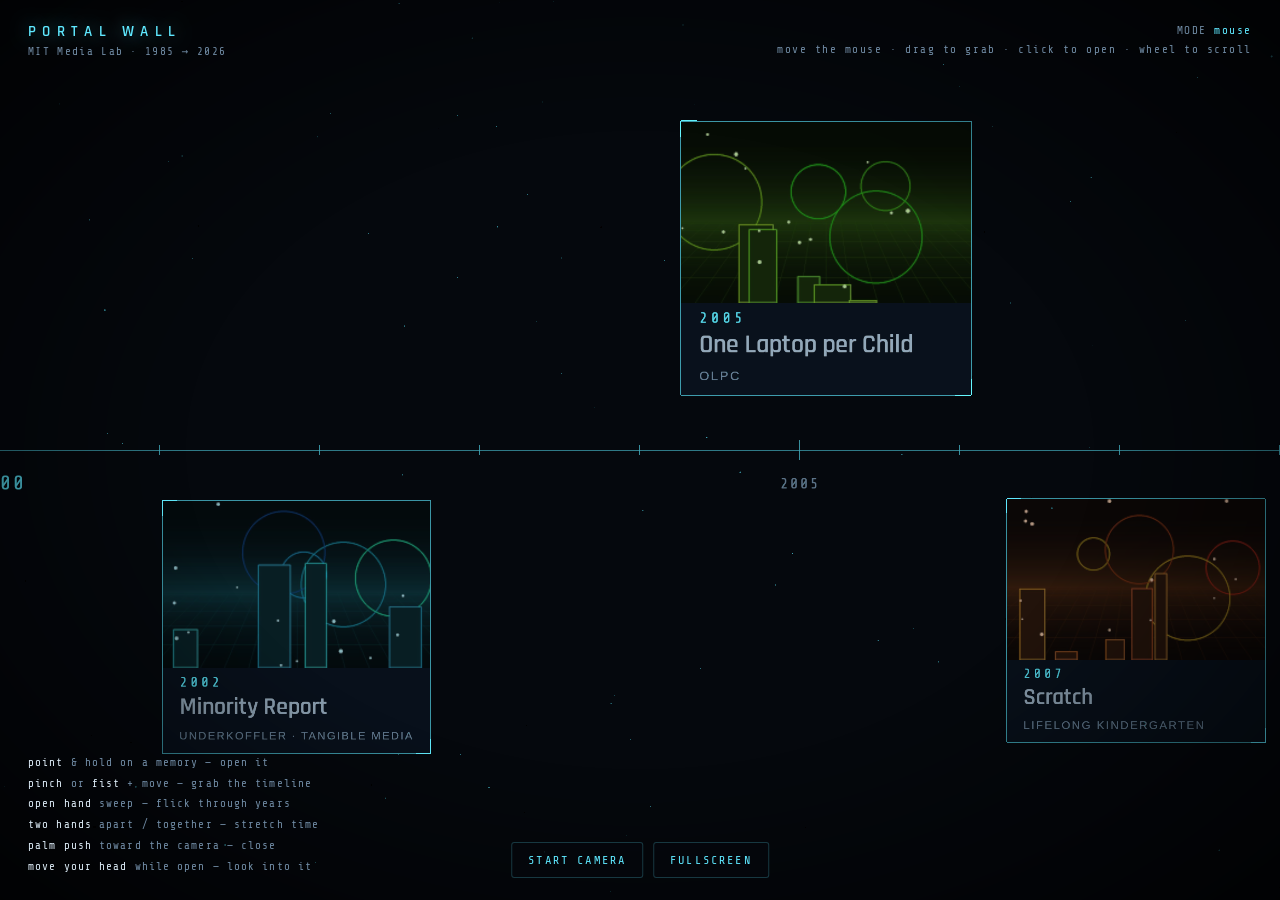
==== index.html @ 773279e4 "Portal Wall: gesture-driven Media Lab timeline with head-tracked memory view three.js timeline with " ====
<!doctype html>
<html lang="en">
<head>
<meta charset="utf-8">
<meta name="viewport" content="width=device-width, initial-scale=1, viewport-fit=cover, user-scalable=no">
<meta name="theme-color" content="#05080d">
<title>Portal Wall</title>
<link rel="stylesheet" href="https://fonts.googleapis.com/css2?family=Rajdhani:wght@500;600;700&family=Share+Tech+Mono&display=swap">
<link rel="stylesheet" href="src/style.css">
<script type="importmap">
{ "imports": {
  "three": "./vendor/three/three.module.js",
  "three/addons/": "./vendor/three/addons/",
  "@mediapipe/tasks-vision": "https://cdn.jsdelivr.net/npm/@mediapipe/tasks-vision@0.10.14/vision_bundle.mjs",
  "@mkkellogg/gaussian-splats-3d": "https://cdn.jsdelivr.net/npm/@mkkellogg/gaussian-splats-3d@0.4.6/build/gaussian-splats-3d.module.js"
} }
</script>
</head>
<body>
<div id="stage">
  <canvas id="gl"></canvas>
  <canvas id="hud"></canvas>
  <div id="vignette"></div>

  <div id="chrome">
    <header id="title">
      <h1>Portal Wall</h1>
      <p id="subtitle">MIT MEDIA LAB · 1985 → 2026</p>
    </header>
    <div id="status">
      <div>MODE <b id="st-mode">mouse</b></div>
      <div id="st-detail">move the mouse · click to grab · wheel to scroll</div>
      <div id="st-gesture"></div>
    </div>
    <div id="help" class="desktop-only">
      <div><i>point</i> &amp; hold on a memory — open it</div>
      <div><i>pinch</i> or <i>fist</i> + move — grab the timeline</div>
      <div><i>open hand</i> sweep — flick through years</div>
      <div><i>two hands</i> apart / together — stretch time</div>
      <div><i>palm push</i> toward the camera — close</div>
      <div><i>move your head</i> while open — look into it</div>
    </div>
    <div id="help-touch" class="touch-only">
      <div><i>swipe</i> — move through time · <i>tap</i> — open</div>
      <div><i>pinch</i> — stretch time · <i>tilt</i> or <i>move your head</i> — look in</div>
    </div>
    <div id="buttons">
      <button id="btn-start">Start camera</button>
      <button id="btn-head" hidden>Head tracking</button>
      <button id="btn-pip" hidden>Mirror</button>
      <button id="btn-fs">Fullscreen</button>
    </div>
  </div>

  <div id="pip" class="off"><video id="cam" playsinline muted autoplay></video><canvas id="pipc"></canvas></div>
  <div id="memory-caption" hidden>
    <div class="year" id="mc-year"></div>
    <h2 id="mc-title"></h2>
    <div class="grp" id="mc-group"></div>
    <p id="mc-blurb"></p>
  </div>
</div>
<script type="module" src="src/main.js"></script>
</body>
</html>
---- src/style.css ----
:root{
  --bg:#05080d; --ink:#dbeaf5; --dim:#6f8aa3;
  --glow:#5fe8ff; --warm:#ffb45c; --violet:#b388ff;
  --line:rgba(95,232,255,.22);
  --font-display:"Rajdhani","Segoe UI",system-ui,sans-serif;
  --font-mono:"Share Tech Mono","SFMono-Regular",Menlo,monospace;
  color-scheme:dark;
}
*{box-sizing:border-box}
html,body{height:100%;margin:0;background:var(--bg);color:var(--ink);font-family:var(--font-display);overflow:hidden;overscroll-behavior:none;touch-action:none}
#stage{position:fixed;inset:0;overflow:hidden;cursor:none}
#stage.touch{cursor:auto}
#gl,#hud{position:absolute;inset:0;width:100%;height:100%;display:block}
#hud{pointer-events:none;z-index:30}
#vignette{position:absolute;inset:0;pointer-events:none;z-index:35;
  background:radial-gradient(ellipse at center,transparent 50%,rgba(0,0,0,.7) 100%)}
#chrome{position:absolute;inset:0;pointer-events:none;z-index:40;
  padding-left:max(16px,env(safe-area-inset-left,0px));padding-right:max(16px,env(safe-area-inset-right,0px));
  padding-block:max(16px,env(safe-area-inset-top,0px)) max(16px,env(safe-area-inset-bottom,0px))}
#title{position:absolute;left:max(28px,env(safe-area-inset-left,0px));top:max(22px,env(safe-area-inset-top,0px))}
#title h1{margin:0;font-size:15px;letter-spacing:.42em;text-transform:uppercase;color:var(--glow);font-weight:600;
  text-shadow:0 0 18px rgba(95,232,255,.6)}
#title p{margin:4px 0 0;font-family:var(--font-mono);font-size:11px;letter-spacing:.12em;color:var(--dim)}
#status{position:absolute;right:max(28px,env(safe-area-inset-right,0px));top:max(22px,env(safe-area-inset-top,0px));text-align:right;
  font-family:var(--font-mono);font-size:11px;letter-spacing:.14em;color:var(--dim);max-width:46vw;line-height:1.7}
#status b{color:var(--glow);font-weight:400}
#st-gesture{color:var(--warm);min-height:1.7em}
#help,#help-touch{position:absolute;left:max(28px,env(safe-area-inset-left,0px));bottom:max(22px,env(safe-area-inset-bottom,0px));
  font-family:var(--font-mono);font-size:11px;letter-spacing:.1em;color:var(--dim);line-height:1.9}
#help i,#help-touch i{font-style:normal;color:var(--ink)}
.touch-only{display:none}
#stage.touch .touch-only{display:block}
#stage.touch .desktop-only{display:none}
#buttons{position:absolute;left:50%;bottom:max(22px,env(safe-area-inset-bottom,0px));transform:translateX(-50%);
  display:flex;gap:10px;pointer-events:auto;z-index:50;flex-wrap:wrap;justify-content:center}
button{font-family:var(--font-mono);font-size:12px;letter-spacing:.18em;text-transform:uppercase;color:var(--glow);
  background:rgba(5,8,13,.72);border:1px solid var(--line);padding:10px 16px;border-radius:3px;cursor:pointer}
button:hover,button:focus-visible{border-color:var(--glow);outline:none;box-shadow:0 0 14px rgba(95,232,255,.3)}
button[disabled]{opacity:.5;cursor:default}
button[hidden]{display:none}
#pip{position:absolute;right:max(28px,env(safe-area-inset-right,0px));bottom:max(22px,env(safe-area-inset-bottom,0px));width:220px;aspect-ratio:4/3;
  border:1px solid var(--line);background:#000;overflow:hidden;border-radius:3px;z-index:45;max-width:40vw}
#pip video{width:100%;height:100%;object-fit:cover;transform:scaleX(-1);opacity:.85}
#pip canvas{position:absolute;inset:0;width:100%;height:100%}
#pip.off{display:none}
#memory-caption{position:absolute;left:50%;bottom:max(84px,calc(env(safe-area-inset-bottom,0px) + 84px));transform:translateX(-50%);
  width:min(680px,calc(100vw - 32px));text-align:center;z-index:42;pointer-events:none;
  animation:rise .5s cubic-bezier(.2,.8,.2,1)}
#memory-caption .year{font-family:var(--font-mono);font-size:12px;letter-spacing:.3em;color:var(--glow)}
#memory-caption h2{margin:4px 0 2px;font-size:clamp(26px,4.5vw,44px);font-weight:700;letter-spacing:.02em;line-height:1.05;
  text-shadow:0 0 24px rgba(95,232,255,.45);text-wrap:balance}
#memory-caption .grp{font-size:13px;color:var(--dim);letter-spacing:.14em;text-transform:uppercase}
#memory-caption p{margin:10px auto 0;max-width:56ch;font-size:16px;line-height:1.4;color:#b9cde0}
@keyframes rise{from{opacity:0;transform:translate(-50%,16px)}to{opacity:1;transform:translate(-50%,0)}}
@media (max-width:700px){
  #status{display:none}
  #title h1{font-size:12px}
  #help-touch{font-size:10px;max-width:60vw}
  #memory-caption p{font-size:14px}
  #pip{width:120px}
}
@media (prefers-reduced-motion:reduce){#memory-caption{animation:none}}
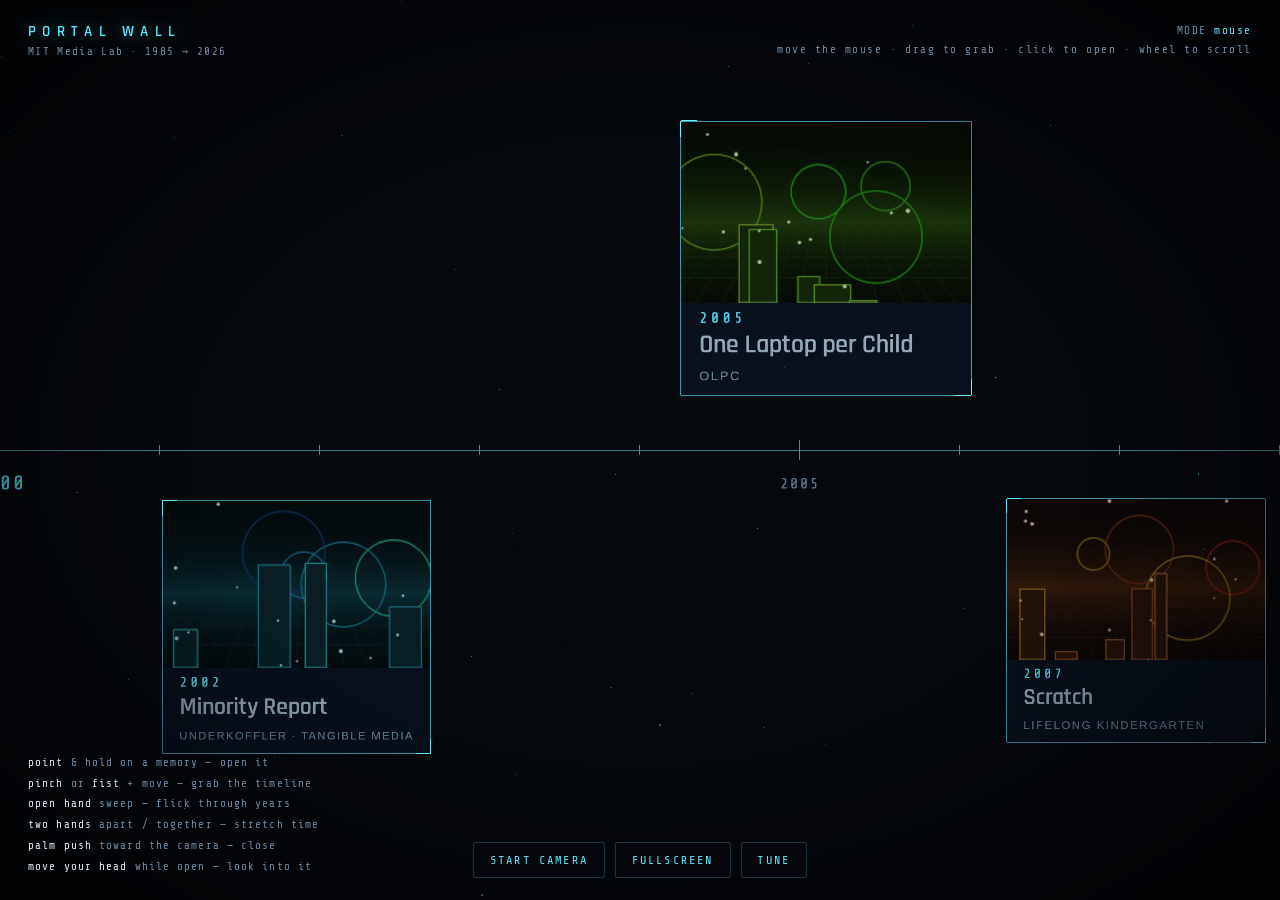
==== commit f648eb44: "Camera path: working Start button, tunable thresholds, mirror readout; real splat; phone layout - in" ====
--- a/index.html
+++ b/index.html
@@ -49,6 +49,7 @@
       <button id="btn-head" hidden>Head tracking</button>
       <button id="btn-pip" hidden>Mirror</button>
       <button id="btn-fs">Fullscreen</button>
+      <button id="btn-tune" title="thresholds (t)">Tune</button>
     </div>
   </div>
 
--- a/src/style.css
+++ b/src/style.css
@@ -43,6 +43,20 @@
 #pip video{width:100%;height:100%;object-fit:cover;transform:scaleX(-1);opacity:.85}
 #pip canvas{position:absolute;inset:0;width:100%;height:100%}
 #pip.off{display:none}
+#pip.big{width:min(960px,60vw);max-width:60vw}
+#tune{position:absolute;right:max(28px,env(safe-area-inset-right,0px));top:max(70px,calc(env(safe-area-inset-top,0px) + 70px));z-index:60;pointer-events:auto;
+  width:340px;max-width:calc(100vw - 32px);max-height:calc(100vh - 200px);overflow:auto;background:rgba(5,8,13,.9);border:1px solid var(--line);border-radius:3px;
+  font-family:var(--font-mono);font-size:11px;color:var(--ink);padding:8px 10px;backdrop-filter:blur(6px)}
+#tune[hidden]{display:none}
+#tune .hd{display:flex;align-items:center;gap:8px;margin-bottom:6px}
+#tune .hd b{color:var(--glow);letter-spacing:.2em;font-weight:400}
+#tune .hd span{flex:1;color:var(--dim);white-space:nowrap;overflow:hidden;text-overflow:ellipsis}
+#tune .hd button{padding:3px 8px;font-size:10px;letter-spacing:.1em}
+#tune label{display:grid;grid-template-columns:86px 1fr 62px;gap:6px;align-items:center;padding:2px 0;cursor:help}
+#tune label span{color:var(--dim);overflow:hidden;text-overflow:ellipsis}
+#tune input[type=range]{width:100%;accent-color:var(--glow);margin:0}
+#tune input[type=number]{width:100%;background:transparent;border:1px solid var(--line);color:var(--ink);font:inherit;padding:2px 4px;border-radius:2px}
+#tune pre{margin:6px 0 0;white-space:pre-wrap;word-break:break-all;color:var(--warm);font-size:10px;user-select:all}
 #memory-caption{position:absolute;left:50%;bottom:max(84px,calc(env(safe-area-inset-bottom,0px) + 84px));transform:translateX(-50%);
   width:min(680px,calc(100vw - 32px));text-align:center;z-index:42;pointer-events:none;
   animation:rise .5s cubic-bezier(.2,.8,.2,1)}
@@ -55,8 +69,13 @@
 @media (max-width:700px){
   #status{display:none}
   #title h1{font-size:12px}
-  #help-touch{font-size:10px;max-width:60vw}
+  #help-touch{font-size:10px;max-width:70vw;left:max(16px,env(safe-area-inset-left,0px));bottom:auto;top:max(64px,calc(env(safe-area-inset-top,0px) + 56px));line-height:1.7}
   #memory-caption p{font-size:14px}
-  #pip{width:120px}
+  #memory-caption h2{font-size:24px}
+  #memory-caption{bottom:max(76px,calc(env(safe-area-inset-bottom,0px) + 76px))}
+  #buttons{gap:6px;bottom:max(14px,env(safe-area-inset-bottom,0px));width:calc(100vw - 24px)}
+  button{font-size:10px;padding:8px 10px;letter-spacing:.12em}
+  #pip{width:120px;bottom:max(56px,calc(env(safe-area-inset-bottom,0px) + 56px))}
+  #tune{width:calc(100vw - 32px);right:16px;top:60px;max-height:50vh}
 }
 @media (prefers-reduced-motion:reduce){#memory-caption{animation:none}}
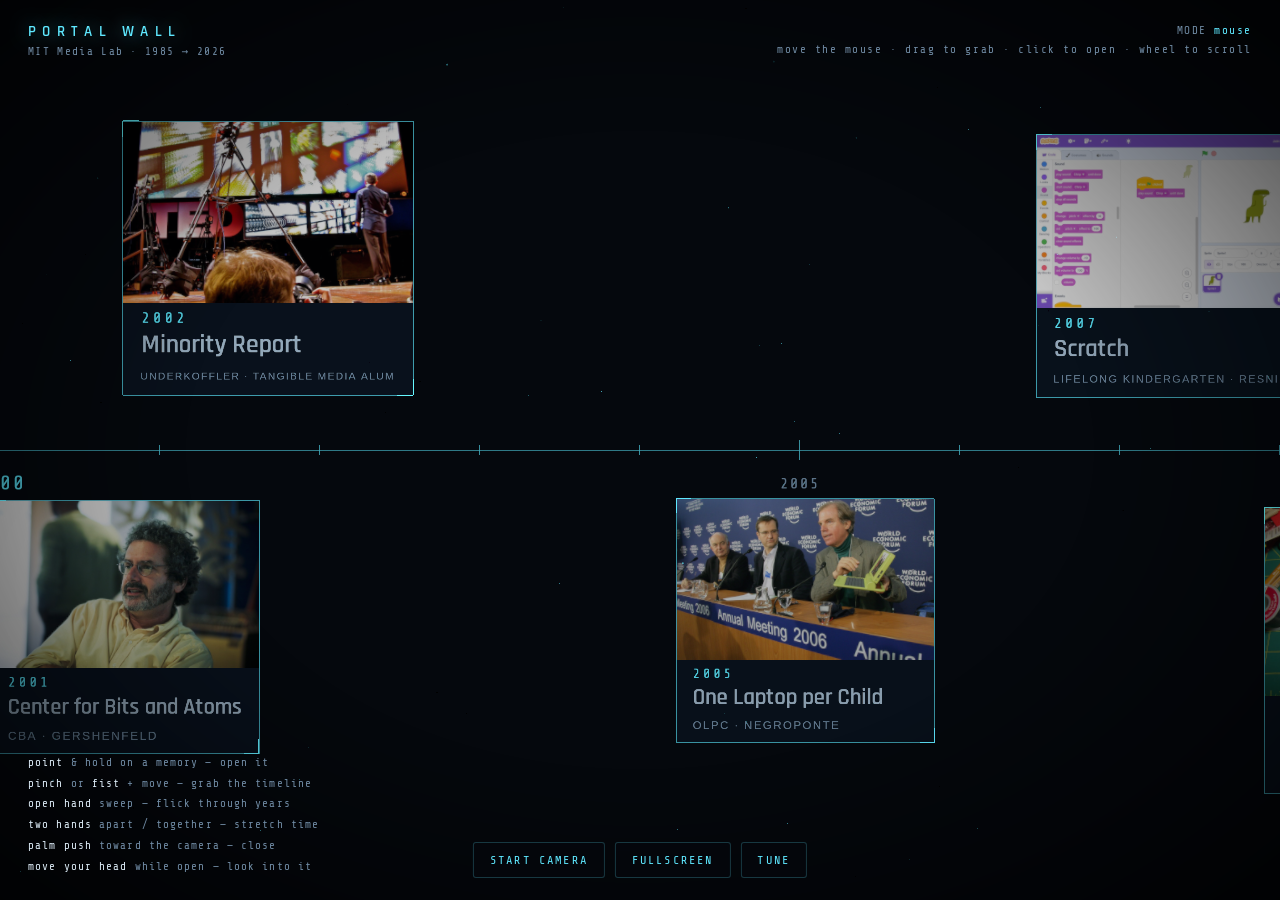
==== commit 20f2f04d: "Real, verified Media Lab content with licensed photos and generated depth maps 22 entries checked ag" ====
--- a/index.html
+++ b/index.html
@@ -59,6 +59,7 @@
     <h2 id="mc-title"></h2>
     <div class="grp" id="mc-group"></div>
     <p id="mc-blurb"></p>
+    <div class="credit" id="mc-credit"></div>
   </div>
 </div>
 <script type="module" src="src/main.js"></script>
--- a/src/style.css
+++ b/src/style.css
@@ -65,6 +65,7 @@
   text-shadow:0 0 24px rgba(95,232,255,.45);text-wrap:balance}
 #memory-caption .grp{font-size:13px;color:var(--dim);letter-spacing:.14em;text-transform:uppercase}
 #memory-caption p{margin:10px auto 0;max-width:56ch;font-size:16px;line-height:1.4;color:#b9cde0}
+#memory-caption .credit{margin-top:8px;font-family:var(--font-mono);font-size:10px;letter-spacing:.06em;color:var(--dim);opacity:.8}
 @keyframes rise{from{opacity:0;transform:translate(-50%,16px)}to{opacity:1;transform:translate(-50%,0)}}
 @media (max-width:700px){
   #status{display:none}
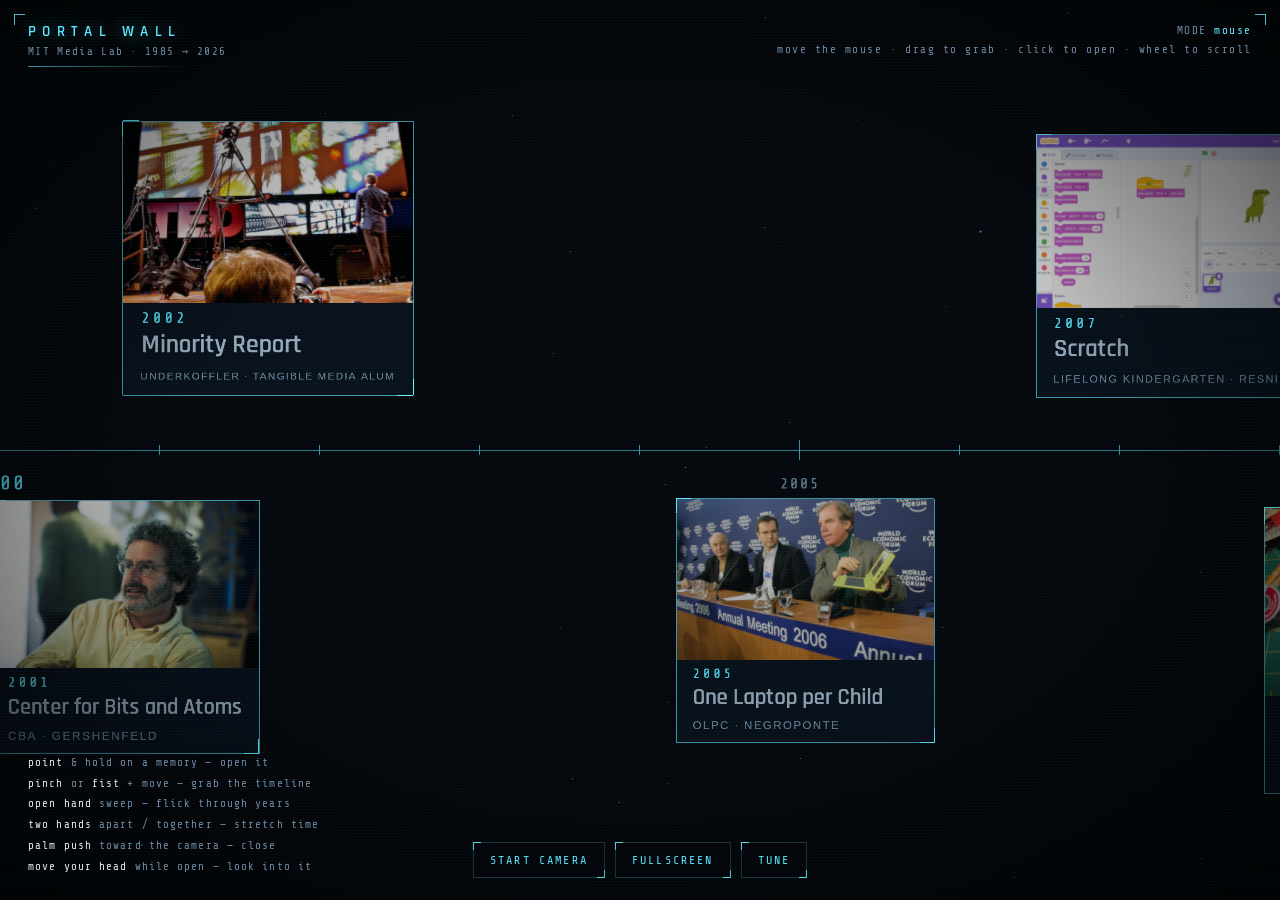
==== commit 4e477900: "Vercel hosting, ephemeral chrome polish, no Pages workflow - vercel.json: cross-origin isolation hea" ====
--- a/index.html
+++ b/index.html
@@ -21,6 +21,7 @@
   <canvas id="gl"></canvas>
   <canvas id="hud"></canvas>
   <div id="vignette"></div>
+  <div id="scan"></div>
 
   <div id="chrome">
     <header id="title">
--- a/src/style.css
+++ b/src/style.css
@@ -14,16 +14,31 @@
 #hud{pointer-events:none;z-index:30}
 #vignette{position:absolute;inset:0;pointer-events:none;z-index:35;
   background:radial-gradient(ellipse at center,transparent 50%,rgba(0,0,0,.7) 100%)}
+/* faint scanlines + a slow sweep: the hologram-on-glass feel, costs nothing */
+#scan{position:absolute;inset:0;pointer-events:none;z-index:36;mix-blend-mode:screen;opacity:.35;
+  background:repeating-linear-gradient(0deg,rgba(95,232,255,.05) 0 1px,transparent 1px 3px)}
+#scan::after{content:"";position:absolute;left:0;right:0;height:18vh;top:-20vh;
+  background:linear-gradient(180deg,transparent,rgba(95,232,255,.08),transparent);animation:sweep 9s linear infinite}
+@keyframes sweep{to{top:120vh}}
+/* chrome is ephemeral: it dims a few seconds after the last movement and snaps back on the next */
+#chrome,#pip{transition:opacity .9s ease}
+#stage.idle #chrome,#stage.idle #pip{opacity:.18}
+#stage.boot #title,#stage.boot #status,#stage.boot #help,#stage.boot #help-touch,#stage.boot #buttons{animation:materialize 1.1s cubic-bezier(.2,.8,.2,1) both}
+#stage.boot #status{animation-delay:.25s}#stage.boot #help,#stage.boot #help-touch{animation-delay:.5s}#stage.boot #buttons{animation-delay:.8s}
+@keyframes materialize{0%{opacity:0;filter:blur(6px);letter-spacing:.3em}40%{opacity:1}100%{opacity:1;filter:blur(0);letter-spacing:inherit}}
 #chrome{position:absolute;inset:0;pointer-events:none;z-index:40;
   padding-left:max(16px,env(safe-area-inset-left,0px));padding-right:max(16px,env(safe-area-inset-right,0px));
   padding-block:max(16px,env(safe-area-inset-top,0px)) max(16px,env(safe-area-inset-bottom,0px))}
 #title{position:absolute;left:max(28px,env(safe-area-inset-left,0px));top:max(22px,env(safe-area-inset-top,0px))}
 #title h1{margin:0;font-size:15px;letter-spacing:.42em;text-transform:uppercase;color:var(--glow);font-weight:600;
   text-shadow:0 0 18px rgba(95,232,255,.6)}
+#title::before{content:"";position:absolute;left:-14px;top:-8px;width:10px;height:10px;border-left:1px solid var(--glow);border-top:1px solid var(--glow);opacity:.8}
+#title::after{content:"";display:block;margin-top:8px;height:1px;width:160px;background:linear-gradient(90deg,var(--glow),transparent);opacity:.6}
 #title p{margin:4px 0 0;font-family:var(--font-mono);font-size:11px;letter-spacing:.12em;color:var(--dim)}
 #status{position:absolute;right:max(28px,env(safe-area-inset-right,0px));top:max(22px,env(safe-area-inset-top,0px));text-align:right;
   font-family:var(--font-mono);font-size:11px;letter-spacing:.14em;color:var(--dim);max-width:46vw;line-height:1.7}
 #status b{color:var(--glow);font-weight:400}
+#status::before{content:"";position:absolute;right:-14px;top:-8px;width:10px;height:10px;border-right:1px solid var(--glow);border-top:1px solid var(--glow);opacity:.8}
 #st-gesture{color:var(--warm);min-height:1.7em}
 #help,#help-touch{position:absolute;left:max(28px,env(safe-area-inset-left,0px));bottom:max(22px,env(safe-area-inset-bottom,0px));
   font-family:var(--font-mono);font-size:11px;letter-spacing:.1em;color:var(--dim);line-height:1.9}
@@ -34,12 +49,14 @@
 #buttons{position:absolute;left:50%;bottom:max(22px,env(safe-area-inset-bottom,0px));transform:translateX(-50%);
   display:flex;gap:10px;pointer-events:auto;z-index:50;flex-wrap:wrap;justify-content:center}
 button{font-family:var(--font-mono);font-size:12px;letter-spacing:.18em;text-transform:uppercase;color:var(--glow);
-  background:rgba(5,8,13,.72);border:1px solid var(--line);padding:10px 16px;border-radius:3px;cursor:pointer}
+  background:rgba(5,8,13,.45);border:1px solid var(--line);padding:10px 16px;border-radius:0;cursor:pointer;position:relative;backdrop-filter:blur(4px);transition:border-color .2s,box-shadow .2s,background .2s}
+button::before,button::after{content:"";position:absolute;width:7px;height:7px;border:1px solid var(--glow);opacity:.9}
+button::before{left:-1px;top:-1px;border-right:0;border-bottom:0}button::after{right:-1px;bottom:-1px;border-left:0;border-top:0}
 button:hover,button:focus-visible{border-color:var(--glow);outline:none;box-shadow:0 0 14px rgba(95,232,255,.3)}
 button[disabled]{opacity:.5;cursor:default}
 button[hidden]{display:none}
 #pip{position:absolute;right:max(28px,env(safe-area-inset-right,0px));bottom:max(22px,env(safe-area-inset-bottom,0px));width:220px;aspect-ratio:4/3;
-  border:1px solid var(--line);background:#000;overflow:hidden;border-radius:3px;z-index:45;max-width:40vw}
+  border:1px solid var(--line);background:#000;overflow:hidden;border-radius:0;z-index:45;max-width:40vw;box-shadow:0 0 0 1px rgba(5,8,13,.6),0 0 24px rgba(95,232,255,.12)}
 #pip video{width:100%;height:100%;object-fit:cover;transform:scaleX(-1);opacity:.85}
 #pip canvas{position:absolute;inset:0;width:100%;height:100%}
 #pip.off{display:none}
@@ -60,13 +77,16 @@
 #memory-caption{position:absolute;left:50%;bottom:max(84px,calc(env(safe-area-inset-bottom,0px) + 84px));transform:translateX(-50%);
   width:min(680px,calc(100vw - 32px));text-align:center;z-index:42;pointer-events:none;
   animation:rise .5s cubic-bezier(.2,.8,.2,1)}
+#memory-caption::before{content:"";display:block;width:120px;height:1px;margin:0 auto 10px;background:linear-gradient(90deg,transparent,var(--glow),transparent);opacity:.7}
 #memory-caption .year{font-family:var(--font-mono);font-size:12px;letter-spacing:.3em;color:var(--glow)}
+#memory-caption .year::after{content:"_";animation:blink 1s steps(2) infinite;margin-left:2px}
+@keyframes blink{to{opacity:0}}
 #memory-caption h2{margin:4px 0 2px;font-size:clamp(26px,4.5vw,44px);font-weight:700;letter-spacing:.02em;line-height:1.05;
   text-shadow:0 0 24px rgba(95,232,255,.45);text-wrap:balance}
 #memory-caption .grp{font-size:13px;color:var(--dim);letter-spacing:.14em;text-transform:uppercase}
 #memory-caption p{margin:10px auto 0;max-width:56ch;font-size:16px;line-height:1.4;color:#b9cde0}
 #memory-caption .credit{margin-top:8px;font-family:var(--font-mono);font-size:10px;letter-spacing:.06em;color:var(--dim);opacity:.8}
-@keyframes rise{from{opacity:0;transform:translate(-50%,16px)}to{opacity:1;transform:translate(-50%,0)}}
+@keyframes rise{0%{opacity:0;transform:translate(-50%,16px);filter:blur(8px);clip-path:inset(0 50% 0 50%)}60%{clip-path:inset(0 0 0 0)}100%{opacity:1;transform:translate(-50%,0);filter:blur(0)}}
 @media (max-width:700px){
   #status{display:none}
   #title h1{font-size:12px}
@@ -79,4 +99,4 @@
   #pip{width:120px;bottom:max(56px,calc(env(safe-area-inset-bottom,0px) + 56px))}
   #tune{width:calc(100vw - 32px);right:16px;top:60px;max-height:50vh}
 }
-@media (prefers-reduced-motion:reduce){#memory-caption{animation:none}}
+@media (prefers-reduced-motion:reduce){#memory-caption,#stage.boot *{animation:none}#scan::after{animation:none}}
